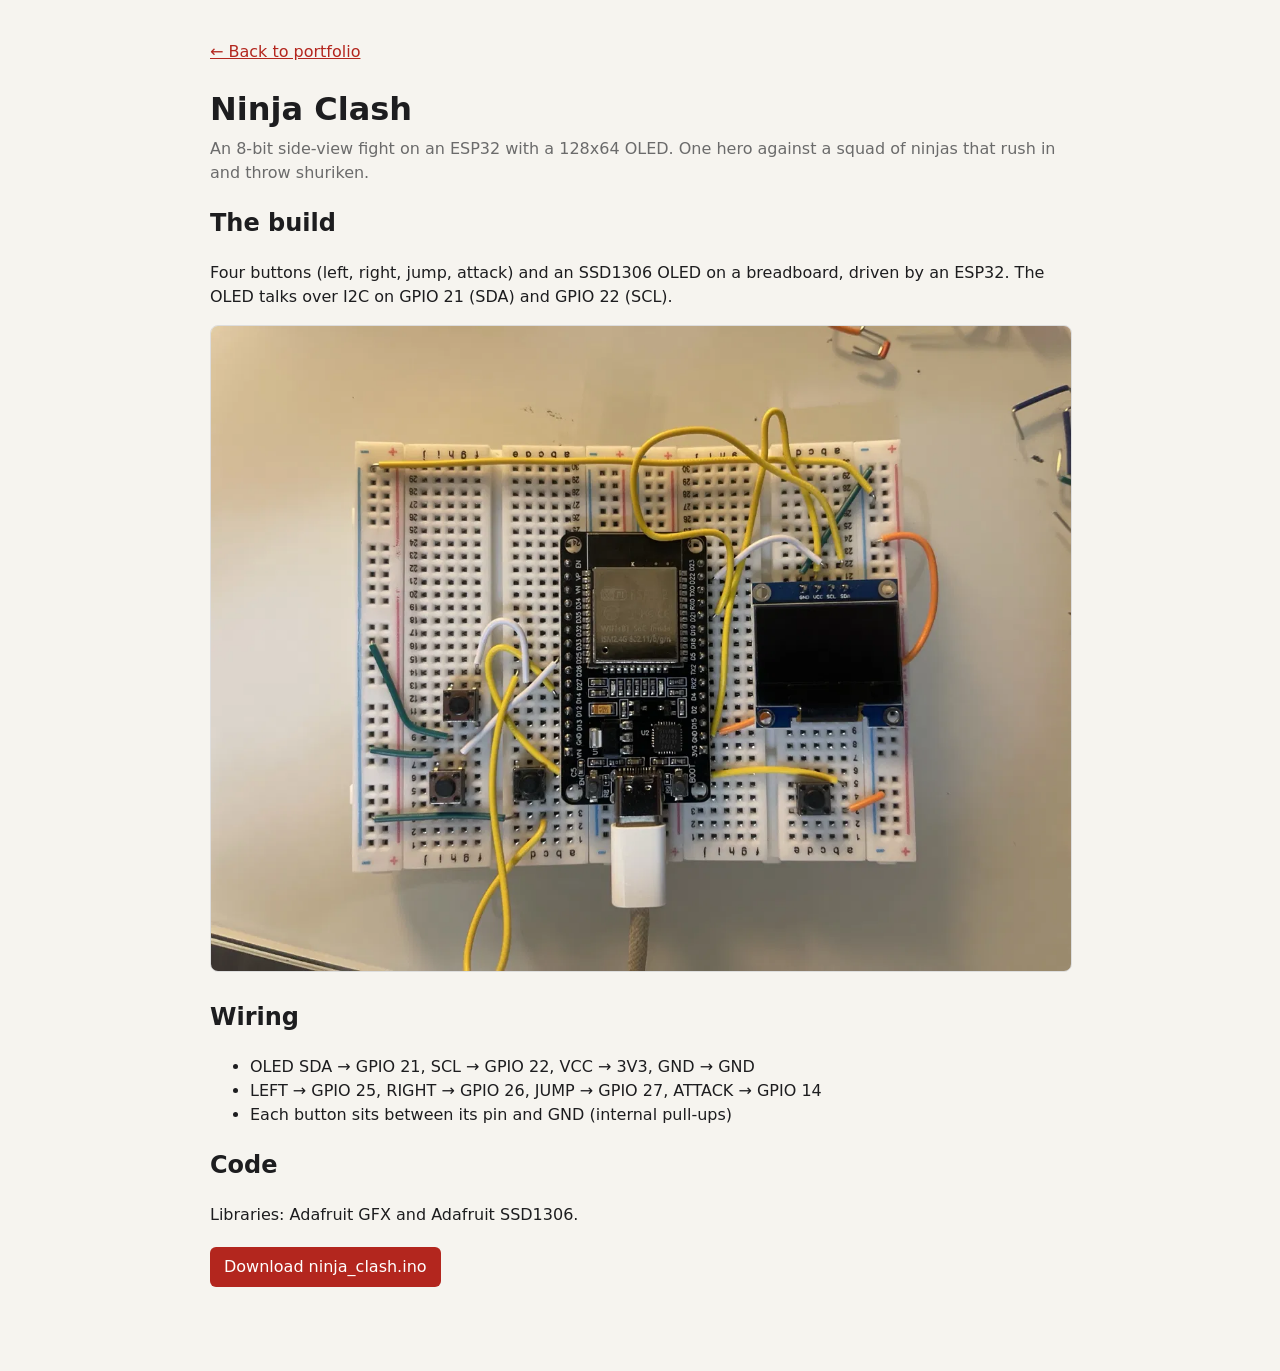
==== projects/ninja-clash/index.html @ e0163994 "Add portfolio home page and Ninja Clash project Co-Authored-By: Claude Haiku 5.5 <noreply@anthropic." ====
<!doctype html>
<html lang="en">
<head>
  <meta charset="utf-8">
  <meta name="viewport" content="width=device-width, initial-scale=1">
  <title>Ninja Clash - ESP32 8-bit Game</title>
  <style>
    :root { --bg:#f6f4ef; --fg:#1d1d1f; --accent:#b3261e; --muted:#6b6b6b; }
    body { margin:0; font-family: system-ui, sans-serif; background:var(--bg); color:var(--fg); line-height:1.5; }
    main { max-width: 860px; margin: 0 auto; padding: 24px 16px 64px; }
    a { color: var(--accent); }
    h1 { font-size: 2rem; margin-bottom: 4px; }
    .sub { color: var(--muted); margin-top: 0; }
    img { max-width: 100%; border-radius: 8px; border: 1px solid #ddd; }
    pre { background:#1d1d1f; color:#f6f4ef; padding:16px; border-radius:8px; overflow-x:auto; font-size:.85rem; }
    .btn { display:inline-block; margin:4px 8px 4px 0; padding:8px 14px; border-radius:6px; background:var(--accent); color:#fff; text-decoration:none; }
  </style>
</head>
<body>
<main>
  <p><a href="../../index.html">&larr; Back to portfolio</a></p>
  <h1>Ninja Clash</h1>
  <p class="sub">An 8-bit side-view fight on an ESP32 with a 128x64 OLED. One hero against a squad of ninjas that rush in and throw shuriken.</p>

  <h2>The build</h2>
  <p>Four buttons (left, right, jump, attack) and an SSD1306 OLED on a breadboard, driven by an ESP32. The OLED talks over I2C on GPIO 21 (SDA) and GPIO 22 (SCL).</p>
  <img src="files/wiring.png" alt="Breadboard wiring of the ESP32, OLED and four buttons">

  <h2>Wiring</h2>
  <ul>
    <li>OLED SDA &rarr; GPIO 21, SCL &rarr; GPIO 22, VCC &rarr; 3V3, GND &rarr; GND</li>
    <li>LEFT &rarr; GPIO 25, RIGHT &rarr; GPIO 26, JUMP &rarr; GPIO 27, ATTACK &rarr; GPIO 14</li>
    <li>Each button sits between its pin and GND (internal pull-ups)</li>
  </ul>

  <h2>Code</h2>
  <p>Libraries: Adafruit GFX and Adafruit SSD1306.</p>
  <p>
    <a class="btn" href="files/ninja_clash.ino">Download ninja_clash.ino</a>
  </p>
</main>
</body>
</html>
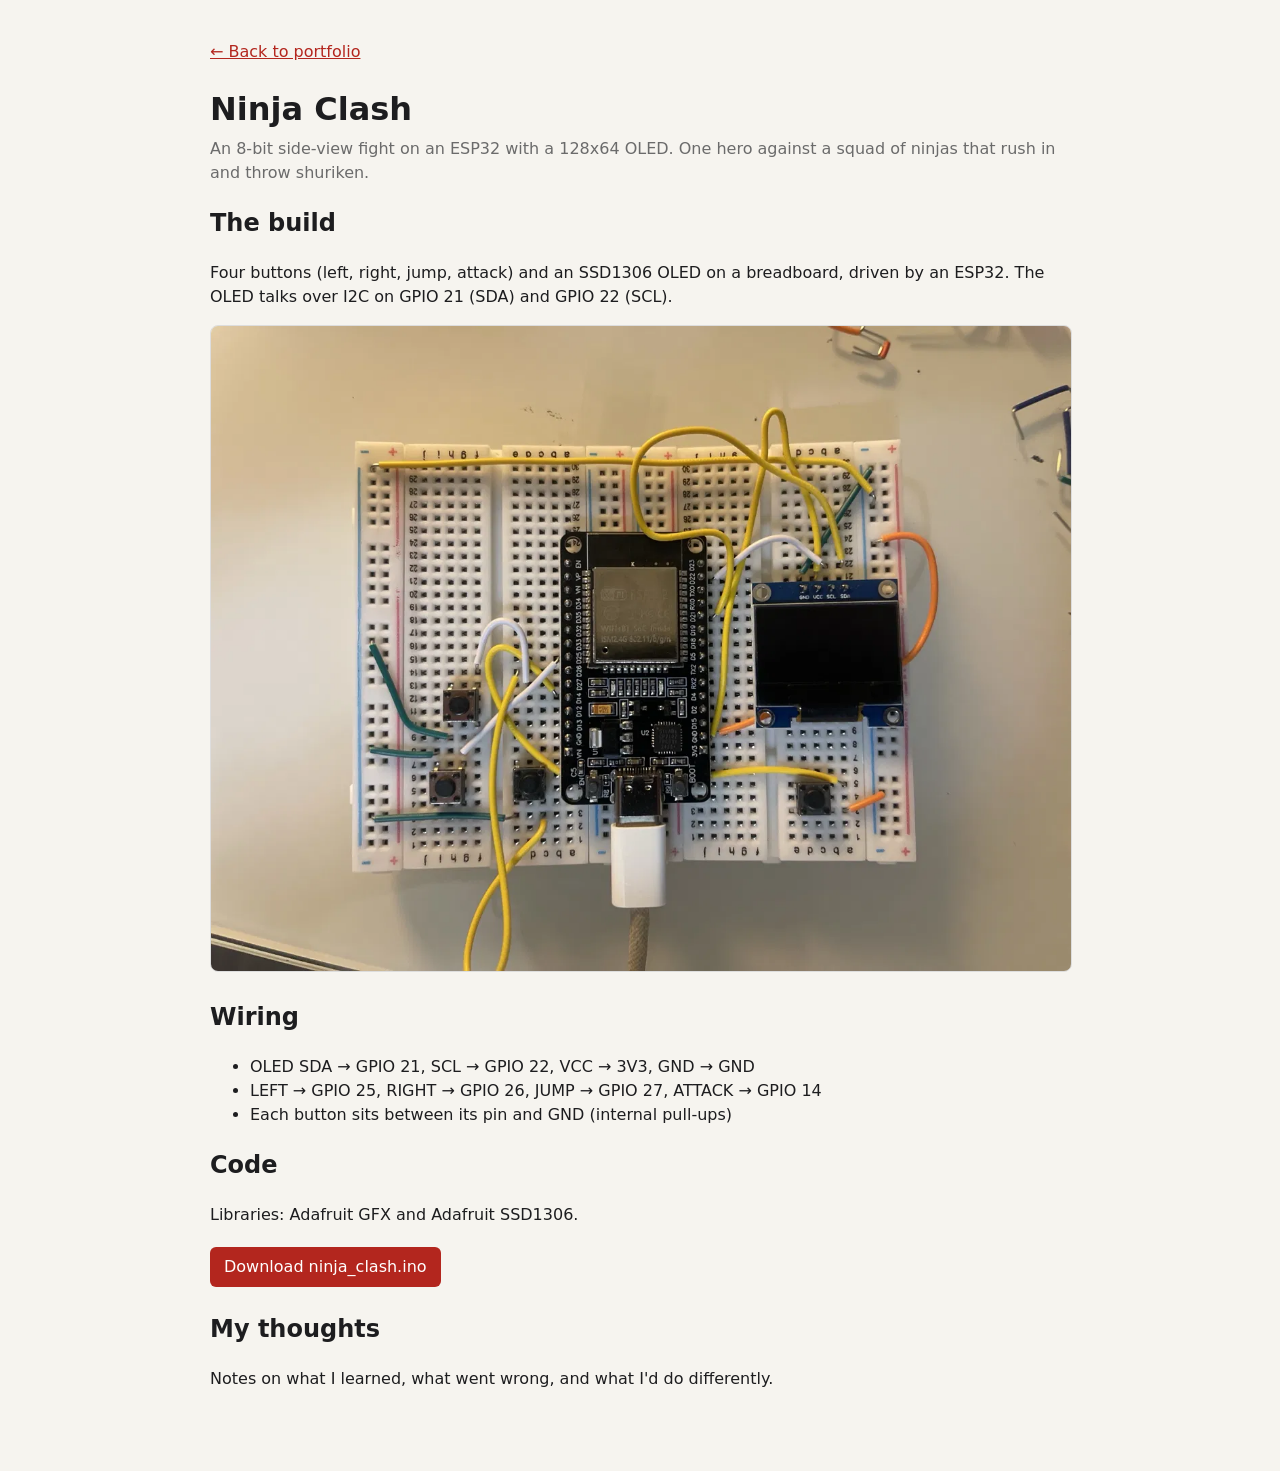
==== commit 1bb4bb0a: "Add 'My thoughts' section to Ninja Clash page Co-Authored-By: Claude Haiku 5.5 <noreply@anthropic.co" ====
--- a/projects/ninja-clash/index.html
+++ b/projects/ninja-clash/index.html
@@ -38,6 +38,12 @@
   <p>
     <a class="btn" href="files/ninja_clash.ino">Download ninja_clash.ino</a>
   </p>
+  <h2>My thoughts</h2>
+  <section class="notes" id="my-thoughts">
+    <!-- Write your reflection here. Replace this comment with paragraphs, e.g.:
+         <p>What I'd change next time...</p> -->
+    <p class="placeholder">Notes on what I learned, what went wrong, and what I'd do differently.</p>
+  </section>
 </main>
 </body>
 </html>
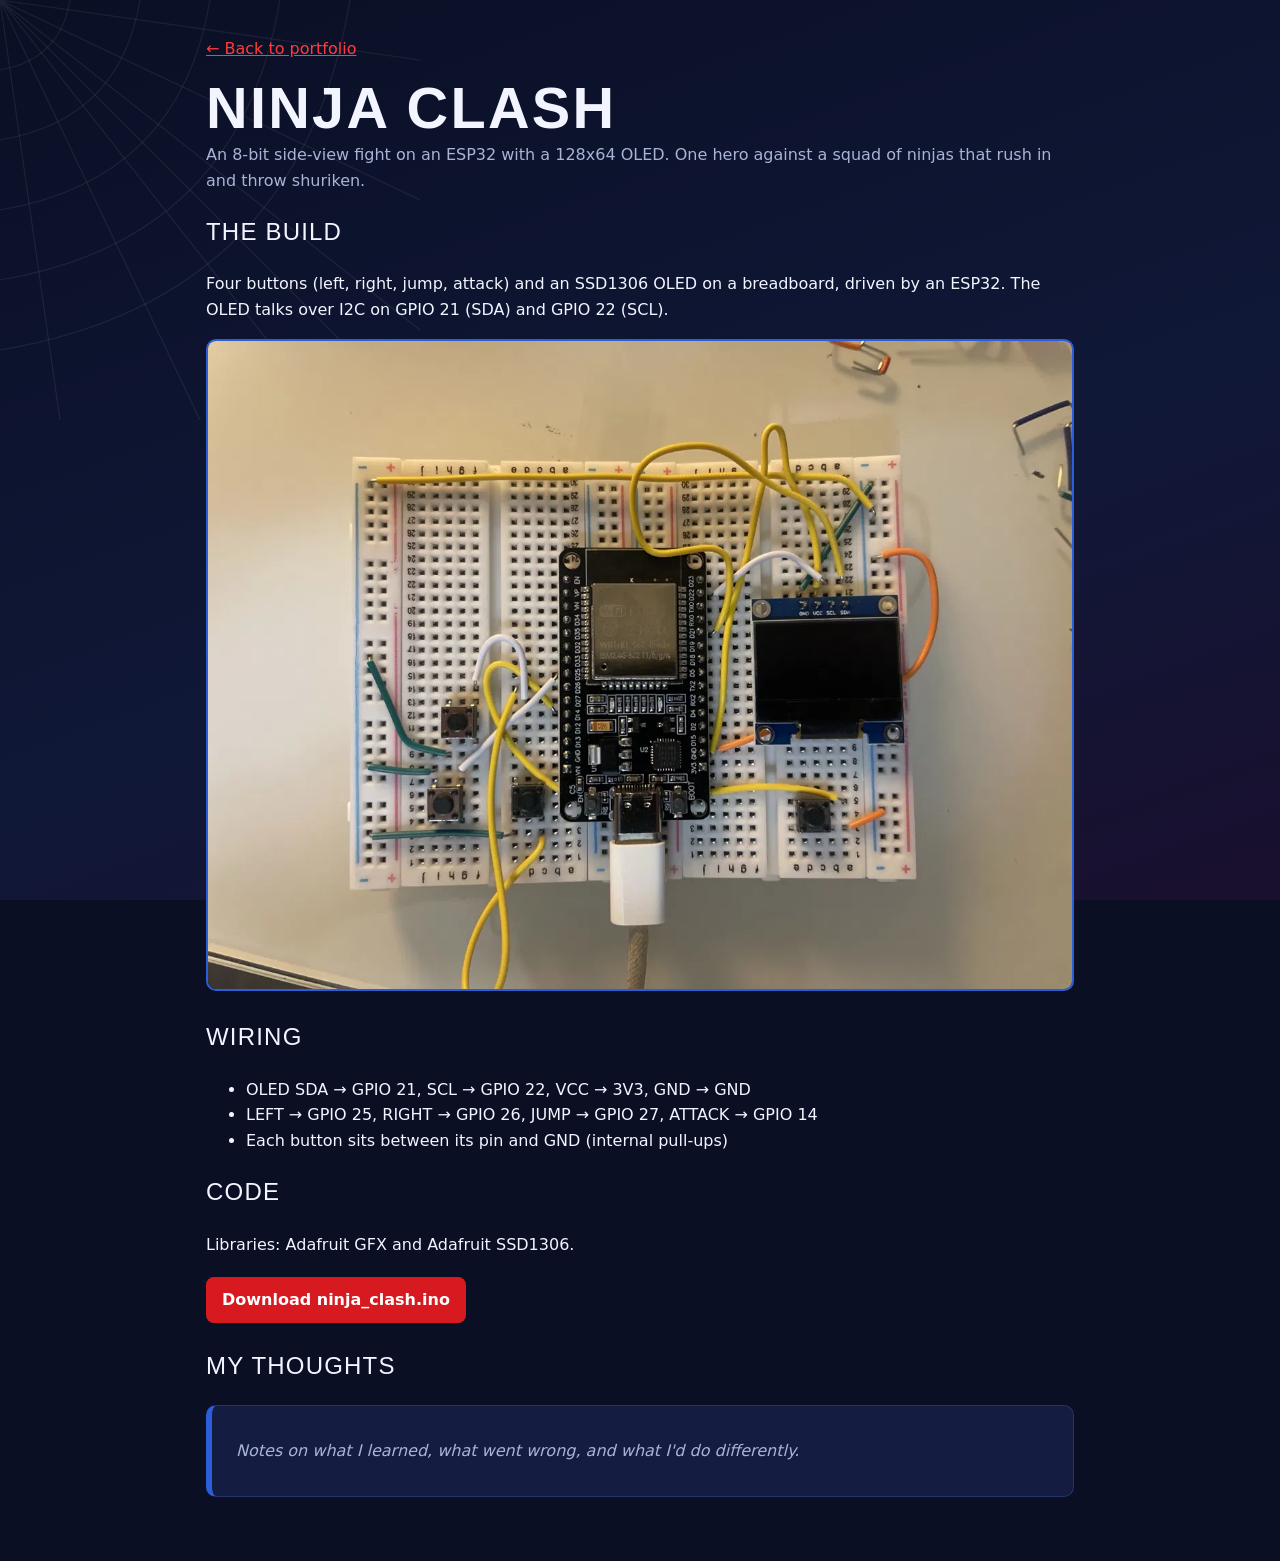
==== commit 7f70eee5: "Add Spider-Man inspired red/blue theme with shared stylesheet Co-Authored-By: Claude Sonnet 5.5 <nor" ====
--- a/projects/ninja-clash/index.html
+++ b/projects/ninja-clash/index.html
@@ -4,21 +4,11 @@
   <meta charset="utf-8">
   <meta name="viewport" content="width=device-width, initial-scale=1">
   <title>Ninja Clash - ESP32 8-bit Game</title>
-  <style>
-    :root { --bg:#f6f4ef; --fg:#1d1d1f; --accent:#b3261e; --muted:#6b6b6b; }
-    body { margin:0; font-family: system-ui, sans-serif; background:var(--bg); color:var(--fg); line-height:1.5; }
-    main { max-width: 860px; margin: 0 auto; padding: 24px 16px 64px; }
-    a { color: var(--accent); }
-    h1 { font-size: 2rem; margin-bottom: 4px; }
-    .sub { color: var(--muted); margin-top: 0; }
-    img { max-width: 100%; border-radius: 8px; border: 1px solid #ddd; }
-    pre { background:#1d1d1f; color:#f6f4ef; padding:16px; border-radius:8px; overflow-x:auto; font-size:.85rem; }
-    .btn { display:inline-block; margin:4px 8px 4px 0; padding:8px 14px; border-radius:6px; background:var(--accent); color:#fff; text-decoration:none; }
-  </style>
+  <link rel="stylesheet" href="../../style.css">
 </head>
 <body>
 <main>
-  <p><a href="../../index.html">&larr; Back to portfolio</a></p>
+  <p><a class="back" href="../../index.html">&larr; Back to portfolio</a></p>
   <h1>Ninja Clash</h1>
   <p class="sub">An 8-bit side-view fight on an ESP32 with a 128x64 OLED. One hero against a squad of ninjas that rush in and throw shuriken.</p>
 
--- a/style.css
+++ b/style.css
@@ -0,0 +1,140 @@
+/* Spider-Man inspired theme: red, blue, black, white */
+:root {
+  --bg: #0a0f24;
+  --bg2: #101838;
+  --card: #141c42;
+  --fg: #f2f4ff;
+  --muted: #a9b3d6;
+  --red: #d71920;
+  --red-bright: #ff3b3b;
+  --blue: #2b5fd9;
+  --line: #26336b;
+}
+* { box-sizing: border-box; }
+
+body {
+  margin: 0;
+  font-family: system-ui, -apple-system, "Segoe UI", sans-serif;
+  color: var(--fg);
+  line-height: 1.6;
+  background-color: var(--bg);
+  background-image:
+    url("data:image/svg+xml,%3Csvg xmlns='http://www.w3.org/2000/svg' width='420' height='420' viewBox='0 0 420 420' fill='none' stroke='%23ffffff' stroke-opacity='0.07' stroke-width='1.2'%3E%3Cpath d='M0 0L420 420M0 0L420 200M0 0L200 420M0 0L420 60M0 0L60 420M0 0L420 330M0 0L330 420'/%3E%3Cpath d='M70 0Q60 60 0 70M140 0Q120 120 0 140M210 0Q180 180 0 210M280 0Q240 240 0 280M350 0Q300 300 0 350'/%3E%3C/svg%3E"),
+    linear-gradient(160deg, var(--bg) 0%, var(--bg2) 60%, #1a0f2e 100%);
+  background-repeat: no-repeat, no-repeat;
+  background-position: top left, center;
+  background-attachment: scroll, fixed;
+  min-height: 100vh;
+}
+
+main { max-width: 900px; margin: 0 auto; padding: 0 16px 64px; }
+a { color: var(--red-bright); }
+
+/* Header band */
+.hero {
+  border-bottom: 4px solid var(--red);
+  background: linear-gradient(90deg, rgba(215,25,32,.18), rgba(43,95,217,.18));
+  margin: 0 -16px 28px;
+  padding: 40px 16px 24px;
+}
+.hero-inner { max-width: 900px; margin: 0 auto; }
+h1 {
+  font-family: Impact, "Arial Narrow Bold", "Helvetica Neue", Arial, sans-serif;
+  font-size: clamp(2.4rem, 8vw, 3.6rem);
+  letter-spacing: .04em;
+  text-transform: uppercase;
+  margin: 0;
+  line-height: 1.05;
+}
+h1 span { color: var(--red-bright); }
+.tagline { color: var(--muted); margin: 8px 0 0; font-size: 1.05rem; }
+h2 {
+  font-family: Impact, "Arial Narrow Bold", "Helvetica Neue", Arial, sans-serif;
+  letter-spacing: .05em;
+  text-transform: uppercase;
+  font-weight: normal;
+}
+
+/* Personal statement */
+.statement {
+  background: var(--card);
+  border: 1px solid var(--line);
+  border-left: 6px solid var(--red);
+  border-radius: 10px;
+  padding: 20px 24px;
+  margin-bottom: 28px;
+}
+.statement h2 { margin: 0 0 8px; font-size: 1.4rem; color: var(--red-bright); }
+.statement p { margin: 0; }
+.placeholder { color: var(--muted); font-style: italic; }
+
+/* Section buttons */
+.tabs { display: flex; gap: 12px; flex-wrap: wrap; margin-bottom: 24px; }
+.tab {
+  flex: 1 1 220px;
+  padding: 14px 18px;
+  font: inherit;
+  font-weight: 700;
+  font-size: 1.05rem;
+  letter-spacing: .03em;
+  text-transform: uppercase;
+  cursor: pointer;
+  color: var(--fg);
+  background: var(--card);
+  border: 2px solid var(--blue);
+  border-radius: 10px;
+  transition: transform .12s ease, background .12s ease, border-color .12s ease;
+}
+.tab:hover { border-color: var(--red-bright); transform: translateY(-2px); }
+.tab[aria-selected="true"] {
+  background: var(--red);
+  border-color: var(--red);
+  color: #fff;
+  box-shadow: 0 0 0 3px rgba(43,95,217,.55);
+}
+.tab:focus-visible { outline: 3px solid #fff; outline-offset: 2px; }
+
+/* Panels and cards */
+.panel[hidden] { display: none; }
+.grid { display: grid; grid-template-columns: repeat(auto-fill, minmax(240px, 1fr)); gap: 16px; }
+.card {
+  background: var(--card);
+  border: 1px solid var(--line);
+  border-top: 4px solid var(--blue);
+  border-radius: 10px;
+  padding: 16px;
+  color: inherit;
+  text-decoration: none;
+  display: block;
+  transition: transform .12s ease, border-color .12s ease;
+}
+a.card:hover { border-top-color: var(--red-bright); transform: translateY(-3px); }
+.card h3 { margin: 0 0 6px; }
+.card p { margin: 0; color: var(--muted); font-size: .95rem; }
+.prompt { text-align: center; color: var(--muted); padding: 8px 0 24px; }
+
+/* Project pages */
+.back { display: inline-block; margin: 20px 0 0; }
+.btn {
+  display: inline-block;
+  margin: 4px 8px 4px 0;
+  padding: 10px 16px;
+  border-radius: 8px;
+  background: var(--red);
+  color: #fff;
+  font-weight: 700;
+  text-decoration: none;
+}
+.btn:hover { background: var(--red-bright); }
+img { max-width: 100%; border-radius: 10px; border: 2px solid var(--blue); }
+code, pre { background: #060a1a; color: #e6e9ff; border-radius: 6px; }
+code { padding: 1px 5px; }
+.notes {
+  background: var(--card);
+  border: 1px solid var(--line);
+  border-left: 6px solid var(--blue);
+  border-radius: 10px;
+  padding: 16px 24px;
+}
+.sub { color: var(--muted); margin-top: 4px; }
+main > h1 { margin-top: 8px; }
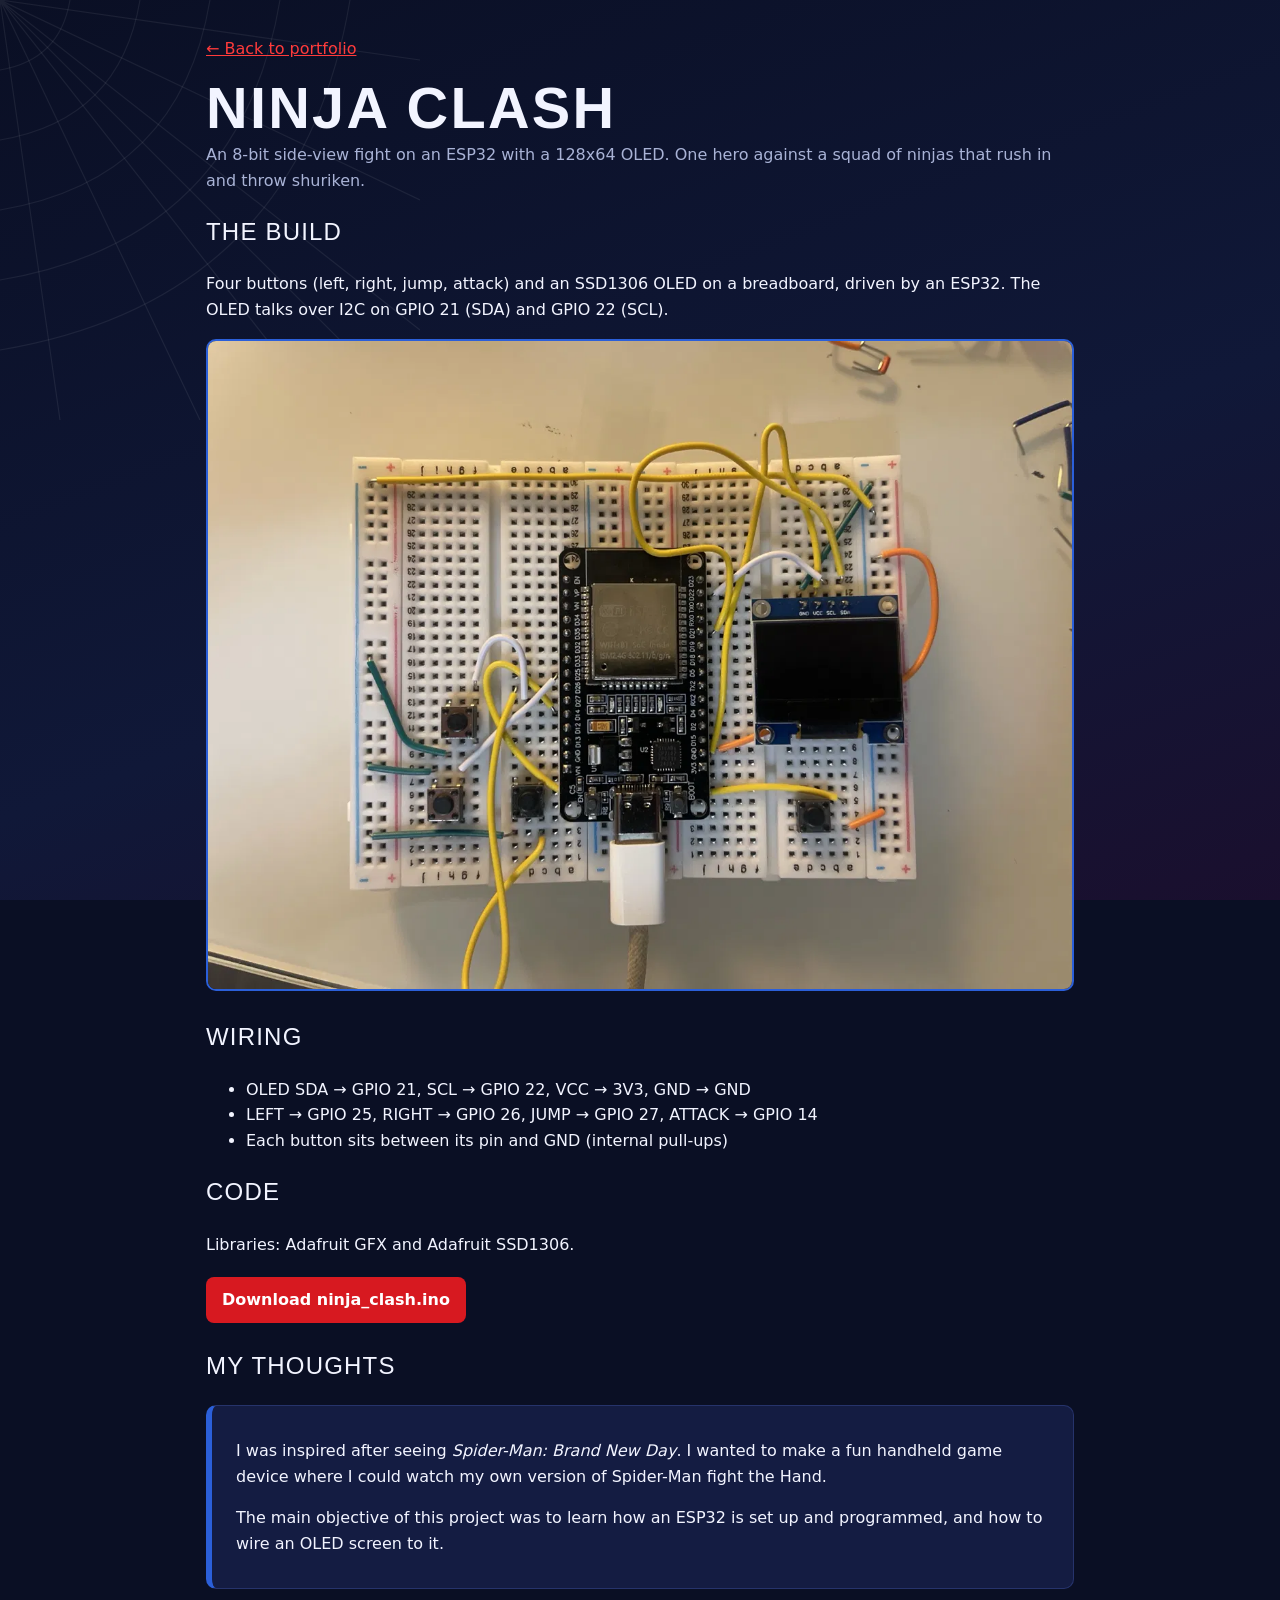
==== commit 88def764: "Add project motivation and goal to Ninja Clash page Co-Authored-By: Claude Sonnet 5.5 <noreply@anthr" ====
--- a/projects/ninja-clash/index.html
+++ b/projects/ninja-clash/index.html
@@ -30,9 +30,9 @@
   </p>
   <h2>My thoughts</h2>
   <section class="notes" id="my-thoughts">
-    <!-- Write your reflection here. Replace this comment with paragraphs, e.g.:
-         <p>What I'd change next time...</p> -->
-    <p class="placeholder">Notes on what I learned, what went wrong, and what I'd do differently.</p>
+    <p>I was inspired after seeing <em>Spider-Man: Brand New Day</em>. I wanted to make a fun handheld game device where I could watch my own version of Spider-Man fight the Hand.</p>
+    <p>The main objective of this project was to learn how an ESP32 is set up and programmed, and how to wire an OLED screen to it.</p>
+    <!-- Add more paragraphs here, e.g. what went wrong and what you'd change next time. -->
   </section>
 </main>
 </body>
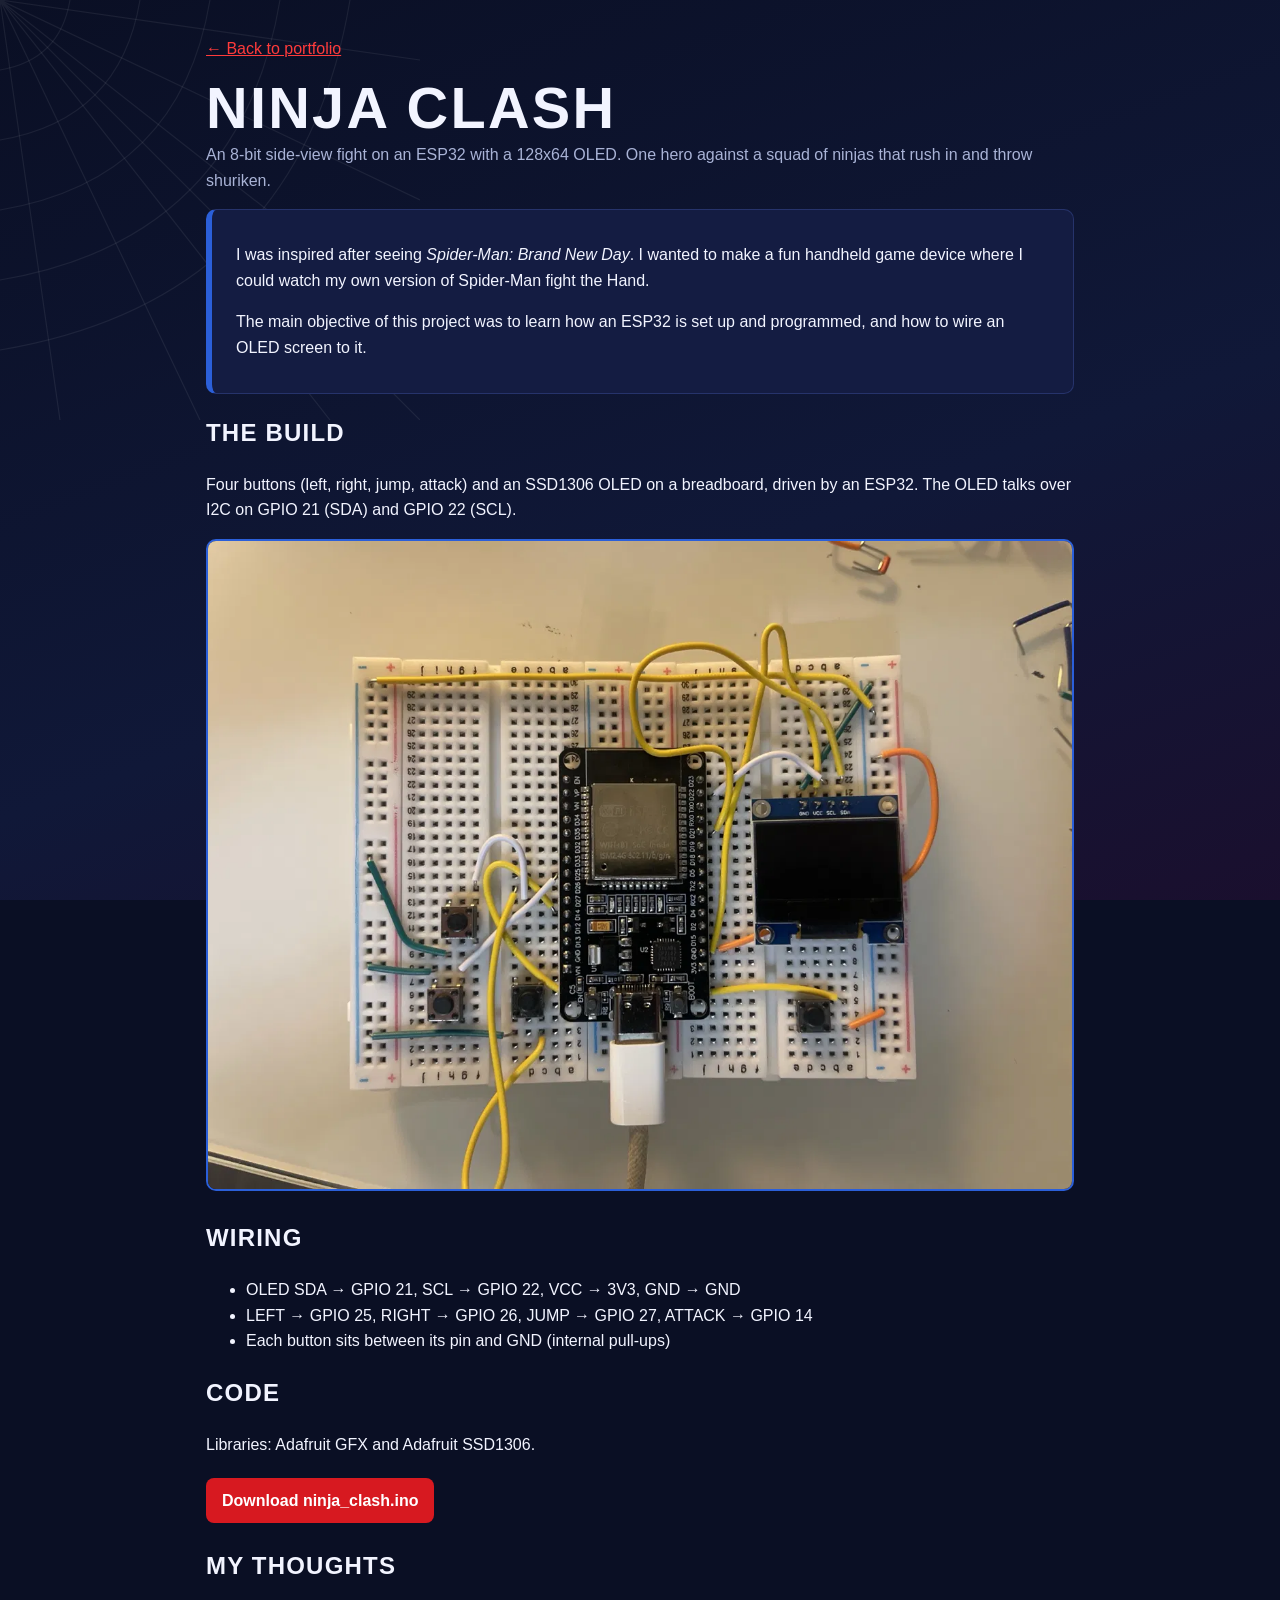
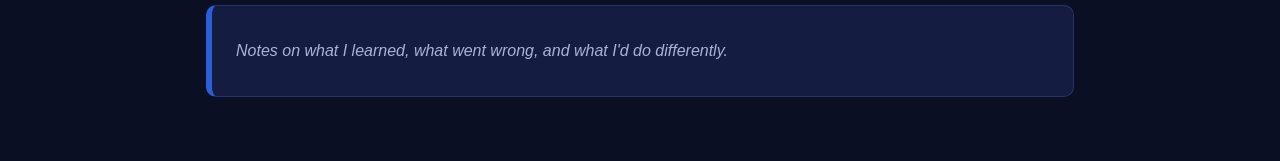
==== commit aba7dce6: "Move project motivation to top of Ninja Clash page Co-Authored-By: Claude Sonnet 5.5 <noreply@anthro" ====
--- a/projects/ninja-clash/index.html
+++ b/projects/ninja-clash/index.html
@@ -11,6 +11,11 @@
   <p><a class="back" href="../../index.html">&larr; Back to portfolio</a></p>
   <h1>Ninja Clash</h1>
   <p class="sub">An 8-bit side-view fight on an ESP32 with a 128x64 OLED. One hero against a squad of ninjas that rush in and throw shuriken.</p>
+
+  <section class="notes" id="about">
+    <p>I was inspired after seeing <em>Spider-Man: Brand New Day</em>. I wanted to make a fun handheld game device where I could watch my own version of Spider-Man fight the Hand.</p>
+    <p>The main objective of this project was to learn how an ESP32 is set up and programmed, and how to wire an OLED screen to it.</p>
+  </section>
 
   <h2>The build</h2>
   <p>Four buttons (left, right, jump, attack) and an SSD1306 OLED on a breadboard, driven by an ESP32. The OLED talks over I2C on GPIO 21 (SDA) and GPIO 22 (SCL).</p>
@@ -30,9 +35,8 @@
   </p>
   <h2>My thoughts</h2>
   <section class="notes" id="my-thoughts">
-    <p>I was inspired after seeing <em>Spider-Man: Brand New Day</em>. I wanted to make a fun handheld game device where I could watch my own version of Spider-Man fight the Hand.</p>
-    <p>The main objective of this project was to learn how an ESP32 is set up and programmed, and how to wire an OLED screen to it.</p>
-    <!-- Add more paragraphs here, e.g. what went wrong and what you'd change next time. -->
+    <!-- Write your reflection here, e.g. what went wrong and what you'd change next time. -->
+    <p class="placeholder">Notes on what I learned, what went wrong, and what I'd do differently.</p>
   </section>
 </main>
 </body>
--- a/style.css
+++ b/style.css
@@ -14,7 +14,7 @@
 
 body {
   margin: 0;
-  font-family: system-ui, -apple-system, "Segoe UI", sans-serif;
+  font-family: "Helvetica Neue", Helvetica, Arial, sans-serif;
   color: var(--fg);
   line-height: 1.6;
   background-color: var(--bg);
@@ -39,7 +39,7 @@
 }
 .hero-inner { max-width: 900px; margin: 0 auto; }
 h1 {
-  font-family: Impact, "Arial Narrow Bold", "Helvetica Neue", Arial, sans-serif;
+  font-family: "Helvetica Neue", Helvetica, Arial, sans-serif;
   font-size: clamp(2.4rem, 8vw, 3.6rem);
   letter-spacing: .04em;
   text-transform: uppercase;
@@ -49,10 +49,10 @@
 h1 span { color: var(--red-bright); }
 .tagline { color: var(--muted); margin: 8px 0 0; font-size: 1.05rem; }
 h2 {
-  font-family: Impact, "Arial Narrow Bold", "Helvetica Neue", Arial, sans-serif;
+  font-family: "Helvetica Neue", Helvetica, Arial, sans-serif;
   letter-spacing: .05em;
   text-transform: uppercase;
-  font-weight: normal;
+  font-weight: 700;
 }
 
 /* Personal statement */
